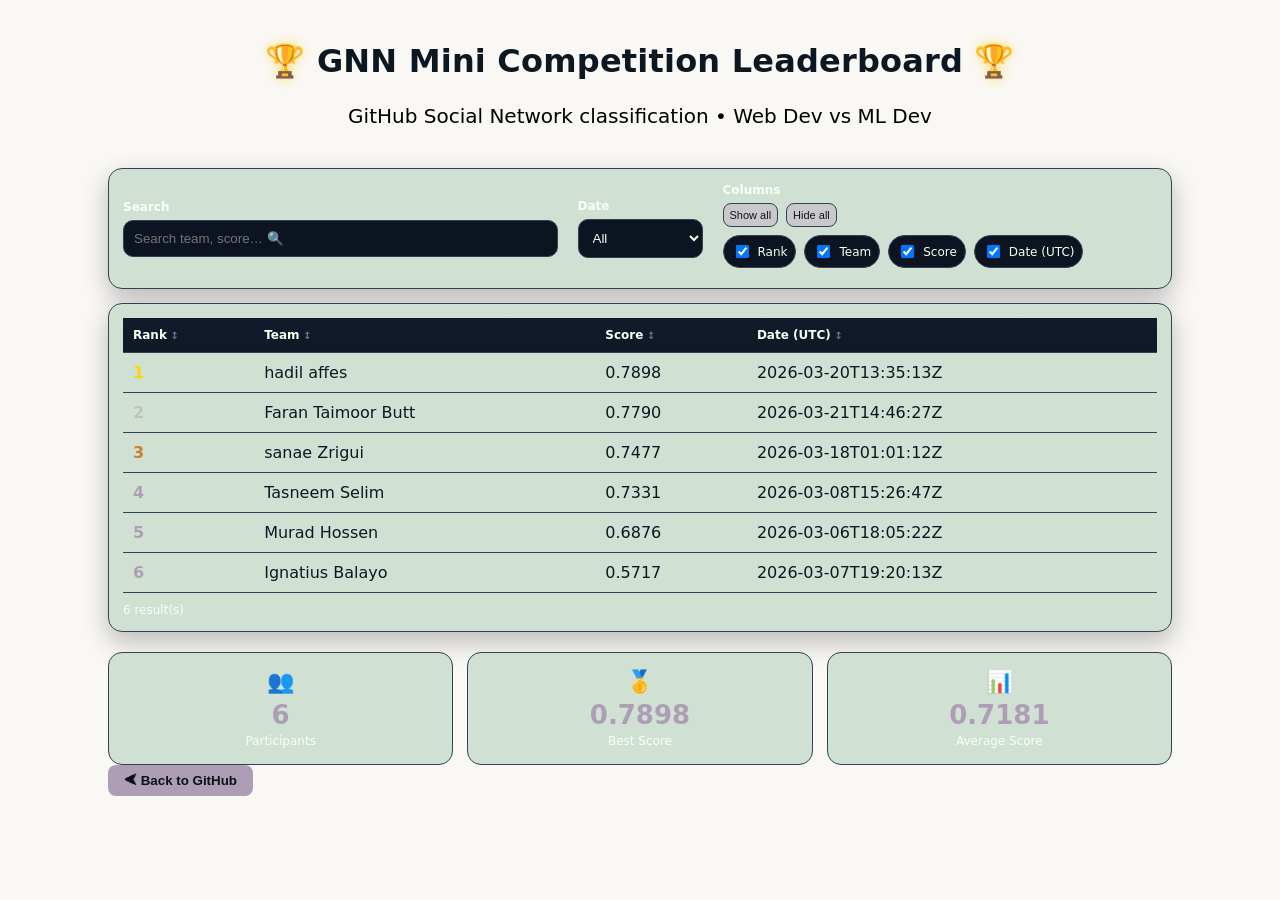
==== docs/leaderboard.html @ 5ed75215 "Add files via upload" ====
<!DOCTYPE html>
<html lang="en">
<head>
  <meta charset="UTF-8">
  <title>OctoNode Cup Leaderboard</title>
  <link rel="stylesheet" href="leaderboard.css">
</head>
<body>

<div class="wrap">

  <header>
    <div class="title-row">
      <h1>
        <span class="trophy">🏆</span> 
        GNN Mini Competition Leaderboard 
        <span class="trophy">🏆</span>
      </h1>
      <p class="sub black-text">
        GitHub Social Network classification • Web Dev vs ML Dev
      </p>
    </div>
  </header>

  <main>

    <!-- Controls Section -->
    <section class="controls card">
      
      <div class="control">
        <label for="search"><b>Search</b></label>
        <input id="search" type="search" placeholder="Search team, score… 🔍" />
      </div>

      <div class="control">
        <label for="dateFilter"><b>Date</b></label>
        <select id="dateFilter">
          <option value="all">All</option>
          <option value="last7">Last week</option>
          <option value="last30">Last 30 days</option>
          <option value="last90">Last 90 days</option>
          <option value="last180">Last 180 days</option>
        </select>
      </div>

      <div class="control">
        <label><b>Columns</b></label>
        <div class="column-actions">
          <button id="showAllCols">Show all</button>
          <button id="hideAllCols">Hide all</button>
        </div>
        <div class="checks" id="columnToggles"></div>
      </div>

    </section>

    <!-- Table Section -->
    <section class="card">
      <div class="table-wrap">
        <table id="tbl">
          <thead>
            <tr>
              <th data-key="rank" data-sort="number">Rank</th>
              <th data-key="team" data-sort="string">Team</th>
              <th data-key="score" data-sort="number">Score</th>
              <th data-key="timestamp_utc" data-sort="string">Date (UTC)</th>
            </tr>
          </thead>
          <tbody>
            <!-- Data will be inserted here dynamically -->
          </tbody>
        </table>
      </div>

      <div class="foot">
        <span id="status"></span>
      </div>
    </section>

  </main>

  <!-- Stats Section -->
  <div class="stats">
    
    <div class="stat-card">
      <div class="icon">👥</div>
      <div id="statParticipants" class="value">–</div>
      <div class="label">Participants</div>
    </div>

    <div class="stat-card">
      <div class="icon">🥇</div>
      <div id="statBest" class="value">–</div>
      <div class="label">Best Score</div>
    </div>

    <div class="stat-card">
      <div class="icon">📊</div>
      <div id="statAvg" class="value">–</div>
      <div class="label">Average Score</div>
    </div>

  </div>
<a href="https://github.com/El-Ikram/OctoNode_Cup" class="github-link">
      <button id="githubBtn">⮜ Back to GitHub</button>
    </a>
</div>

<script src="leaderboard.js"></script>

</body>
</html>
---- docs/leaderboard.css ----
:root{
  --bg:#faf8f5;
  --panel:#d0e1d4;
  --text:#0c1821;
  --muted:#f7fff6;
  --border:#334155;
  --accent:#ae9eb5;
  --good:#889a71;
}


*{box-sizing:border-box}
body{
  margin:0;
  font-family: ui-sans-serif, system-ui, -apple-system, Segoe UI, Roboto, Helvetica, Arial;
  background:var(--bg);
  color:var(--text);
}
.wrap{max-width:1100px;margin:0 auto;padding:18px}
header .title-row{padding:10px 0;
  display: flex;
  flex-direction: column;
  align-items: center;
  text-align: center;
  gap: 6px;
  padding: 24px 16px;
  }
h1{margin:0 0 6px 0;font-size:28px;letter-spacing:.2px}
header .sub {
  color: #000000 !important;
}
.sub{margin:0;max-width:70ch;line-height:1.4; }
.card{
  background:var(--panel);
  border:1px solid var(--border);
  border-radius:14px;
  padding:14px;
  box-shadow:0 10px 26px rgba(0,0,0,.25);
  margin:14px 0;
}
.controls{
  display: grid;
  grid-template-columns: 1fr auto 1fr;
  align-items: center;
  gap: 20px;
}

.control label{display:block;font-size:12px;color:var(--muted);margin:0 0 6px}
input[type="search"], select{
  width:100%;
  padding:10px 10px;
  border-radius:10px;
  border:1px solid var(--border);
  background:#0c1422;
  color:#f7fff6;
  outline:none;
}
input[type="search"]:focus, select:focus{border-color:var(--accent)}
.checks{display:flex;flex-wrap:wrap;gap:8px}
.checks label{
  display:flex;gap:6px;align-items:center;
  font-size:12px;color:var(--muted);
  border:1px solid var(--border);
  padding:6px 8px;border-radius:999px;background:#0c1422;
  user-select:none;
}
.table-wrap{overflow:auto}
table{width:100%;border-collapse:separate;border-spacing:0}
th, td{padding:10px 10px;border-bottom:1px solid var(--border);white-space:nowrap}
th{
  position:sticky;top:0;
  background:linear-gradient(#111b2b, #0f1827);
  text-align:left;
  font-size:12px;
  color:var(--muted);
  cursor:pointer;
}
tbody tr:hover{background:#0d1626}
td.score{font-variant-numeric:tabular-nums}
td.rank{color:var(--accent);font-weight:600}
.foot{display:flex;justify-content:space-between;align-items:center;margin-top:10px;color:var(--muted);font-size:12px}
.badge{
  display:inline-block;
  padding:2px 8px;
  border-radius:999px;
  border:1px solid var(--border);
  background:#0c1422;
  color:var(--muted);
  font-size:12px;
}
@media (max-width: 900px){
  .controls{grid-template-columns:1fr 1fr; }
}

tbody tr:nth-child(1) td.rank { color: gold; }
tbody tr:nth-child(2) td.rank { color: silver; }
tbody tr:nth-child(3) td.rank { color: #cd7f32; } /* bronze */

td.score.high { color: var(--good); font-weight:600; }
td.score.mid { color: #e3b341; }
td.score.low { color: #f85149; }

th::after{
  content:" ↕";
  font-size:10px;
  opacity:.4;
}
th.sorted-asc::after{ content:" ↑"; opacity:1; }
th.sorted-desc::after{ content:" ↓"; opacity:1; }



header h1::after{
  content: "";
  display: block;
  width: 0;
  height: 2px;
  background: var(--accent);
  margin: 8px auto 0;
  transition: width 0.3s ease;
}

header .title-row:hover h1::after{
  width: 70%;
}

header h1{
  font-size: 32px;
  font-weight: 700;
}

header .sub{
  font-size: 20px;
  color: var(--muted);
}

header .title-row{
  transition: transform 0.3s ease, box-shadow 0.3s ease;
}

header .title-row:hover{
  transform: translateY(-4px);
  box-shadow: 0 12px 30px rgba(122, 162, 247, 0.25);
}

@keyframes trophy-wiggle {
  0% { transform: rotate(0deg); }
  25% { transform: rotate(-10deg); }
  50% { transform: rotate(10deg); }
  75% { transform: rotate(-5deg); }
  100% { transform: rotate(0deg); }
}

header h1 span.trophy {
  display: inline-block;
}

header .title-row:hover span.trophy {
  animation: trophy-wiggle 0.6s ease-in-out;
}
header h1 span.trophy {
  filter: drop-shadow(0 0 6px rgba(250, 204, 21, 0.6));
}


.column-actions{
  display:flex;
  gap:8px;
  margin-bottom:8px;
}

.column-actions button{
  background:#cbc8cc;
  border:1px solid var(--border);
  color:var(--text);
  padding:5px 6px;
  border-radius:8px;
  font-size:11px;
  cursor:pointer;
  transition: background 0.2s ease, transform 0.15s ease;
}

.column-actions button:hover{
  background:var(--accent);
  transform: translateY(-1px);
}

td, th{
  transition: 
    opacity 0.25s ease,
    transform 0.25s ease,
    width 0.25s ease;
}

td.hidden,
th.hidden {
  display: none;
}



.github-link {
  text-decoration: none;
}

#githubBtn {
  padding: 8px 16px;
  border-radius: 8px;
  border: none;
  background: var(--accent);
  color: #0b0f17;
  font-weight: 600;
  cursor: pointer;
  transition: transform 0.15s ease, background 0.2s ease;
}

#githubBtn:hover {
  transform: translateY(-1px);
  background: #5f88e0;
}


.stats {
  display: grid;
  grid-template-columns: repeat(auto-fit, minmax(180px, 1fr));
  gap: 14px;
  margin-top: 20px;
}

.stat-card {
  background: var(--panel);
  border: 1px solid var(--border);
  border-radius: 14px;
  padding: 16px;
  text-align: center;
  transition: transform 0.15s ease, box-shadow 0.15s ease;
}

.stat-card:hover {
  transform: translateY(-3px);
  box-shadow: 0 12px 30px rgba(0,0,0,.35);
}

.stat-card .icon {
  font-size: 22px;
  margin-bottom: 6px;
}

.stat-card .value {
  font-size: 26px;
  font-weight: 700;
  color: var(--accent);
}

.stat-card .label {
  font-size: 12px;
  color: var(--muted);
  margin-top: 4px;
}

tbody tr:hover {
  background: #ffffff;
  color: #000000;   /* make text readable on white */
}
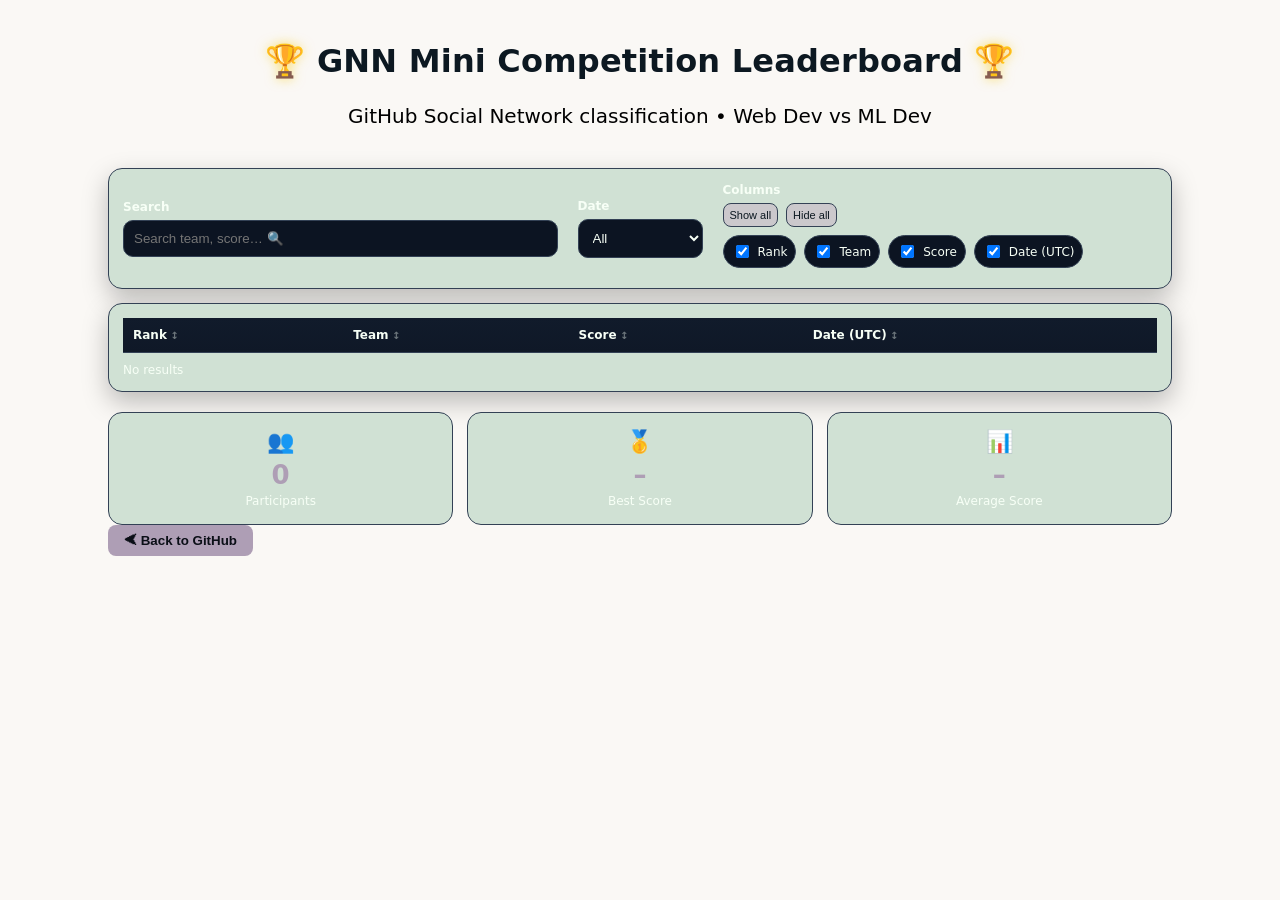
==== commit 936afb2b: "Update leaderboard.html" ====
--- a/docs/leaderboard.html
+++ b/docs/leaderboard.html
@@ -101,7 +101,7 @@
     </div>
 
   </div>
-<a href="https://github.com/El-Ikram/OctoNode_Cup" class="github-link">
+<a href="https://github.com/El-Ikram/OctoNode_Cup_LLM" class="github-link">
       <button id="githubBtn">⮜ Back to GitHub</button>
     </a>
 </div>
